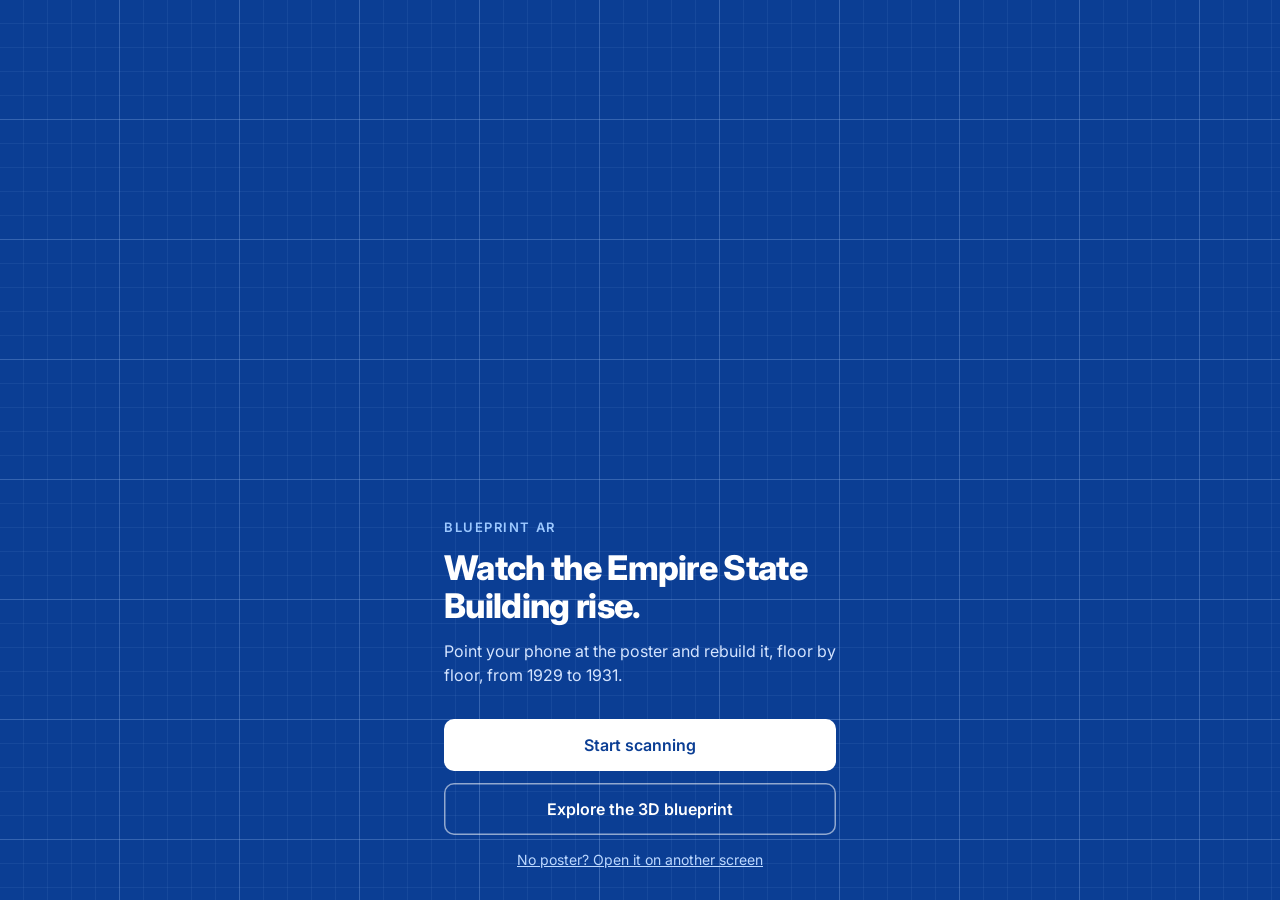
==== index.html @ 31d3ed88 "First version: poster AR, build slider, 3D blueprint model Co-Authored-By: Claude Opus 5.5 <noreply@" ====
<!doctype html>
<html lang="en">
<head>
  <meta charset="utf-8">
  <meta name="viewport" content="width=device-width, initial-scale=1, viewport-fit=cover, user-scalable=no">
  <meta name="theme-color" content="#0b3e94">
  <title>Blueprint AR · Empire State Building</title>
  <link rel="preconnect" href="https://fonts.googleapis.com">
  <link rel="preconnect" href="https://fonts.gstatic.com" crossorigin>
  <link href="https://fonts.googleapis.com/css2?family=Inter:wght@400;500;600;700;800&display=swap" rel="stylesheet">
  <link rel="stylesheet" href="style.css">
  <script type="importmap">
    { "imports": {
        "three": "./vendor/three/three.module.js",
        "three/addons/": "./vendor/three/addons/"
    } }
  </script>
</head>
<body data-state="intro">
  <!-- AR camera + 3D overlay (MindAR fills this) -->
  <div id="ar"></div>

  <!-- 3D blueprint model view -->
  <div id="model" class="blueprint-bg">
    <div id="modelStage"></div>
    <p class="credit">Model: <a href="https://sketchfab.com/3d-models/empire-state-building-2174e71baa1d43e896461ed149dad54a" target="_blank" rel="noopener">“Empire State Building” by NanoRay</a>, <a href="https://creativecommons.org/licenses/by/4.0/" target="_blank" rel="noopener">CC BY 4.0</a></p>
  </div>

  <!-- Intro -->
  <section id="intro" class="screen blueprint-bg">
    <div class="intro-inner">
      <p class="eyebrow">Blueprint AR</p>
      <h1>Watch the Empire State Building rise.</h1>
      <p class="lede">Point your phone at the poster and rebuild it, floor by floor, from 1929 to 1931.</p>
      <div class="intro-actions">
        <button id="startBtn" class="btn btn-light">Start scanning</button>
        <button id="skipBtn" class="btn btn-ghost">Explore the 3D blueprint</button>
        <a class="link" href="poster.html" target="_blank">No poster? Open it on another screen</a>
      </div>
      <p id="camError" class="cam-error" hidden></p>
    </div>
  </section>

  <!-- Scan / detected -->
  <section id="scan" class="screen">
    <div class="brackets"><i></i><i></i><i></i><i></i></div>
    <div class="sheet scan-card">
      <div class="searching">
        <p class="label">Scanning</p>
        <p class="title">Point at the poster</p>
        <p class="hint">Fit the whole building inside the frame</p>
      </div>
      <div class="found">
        <p class="label">Detected</p>
        <p class="title">Empire State Building</p>
        <button id="detailsBtn" class="btn btn-primary">View Details</button>
      </div>
    </div>
  </section>

  <!-- Details -->
  <section id="details" class="screen">
    <button class="icon-btn back on-dark" data-back aria-label="Back">
      <svg viewBox="0 0 24 24"><path d="M19 12H5M11 6l-6 6 6 6"/></svg>
    </button>
    <div class="sheet details-sheet">
      <h2>Empire State Building</h2>
      <p class="meta">Midtown Manhattan · 350 Fifth Ave</p>
      <p class="meta">1,454 ft</p>
      <div class="stat"><span>Completed Year</span><strong>1931</strong></div>
      <div class="stat"><span>Floors</span><strong>102</strong></div>
      <button id="timelineBtn" class="btn btn-primary">View Timeline</button>
    </div>
  </section>

  <!-- Build (AR on poster + 3D model share these controls) -->
  <section id="build" class="screen">
    <div class="topbar">
      <button class="icon-btn back on-dark" data-back aria-label="Back">
        <svg viewBox="0 0 24 24"><path d="M19 12H5M11 6l-6 6 6 6"/></svg>
      </button>
      <button id="viewToggle" class="pill-btn">
        <svg viewBox="0 0 24 24"><path d="M12 3l8 4.5v9L12 21l-8-4.5v-9L12 3zM12 12l8-4.5M12 12v9M12 12L4 7.5"/></svg>
        <span>3D model</span>
      </button>
    </div>
    <p id="lostHint" class="lost-hint" hidden>Poster lost. Point back at it</p>
    <div class="build-panel">
      <div class="caption" aria-live="polite">
        <p class="label" id="capDate"></p>
        <p class="cap-title" id="capTitle"></p>
        <p class="cap-big" id="capBig" hidden></p>
        <p class="cap-line" id="capLine"></p>
        <p class="cap-note" id="capNote" hidden></p>
      </div>
      <label class="slider-label" for="slider">Drag to build</label>
      <div class="slider-wrap">
        <input id="slider" type="range" min="0" max="1000" value="0" step="1">
        <div class="ticks" id="ticks"></div>
      </div>
    </div>
  </section>

  <div id="loading" class="loading" hidden><span></span>Starting camera…</div>

  <script type="module" src="js/app.js"></script>
</body>
</html>
---- style.css ----
:root {
  --blue-900: #072c6e;
  --blue-800: #0b3e94;
  --blue-700: #0a4394;
  --blue-500: #1f8fff;
  --ink: #111318;
  --ink-2: #5f6570;
  --card: #f2f5fa;
  --card-line: #dce3ee;
  --panel-h: 236px;
  --safe-b: env(safe-area-inset-bottom, 0px);
  --safe-t: env(safe-area-inset-top, 0px);
}
* { box-sizing: border-box; -webkit-tap-highlight-color: transparent; }
html, body { margin: 0; height: 100%; overflow: hidden; background: #000; }
body { font-family: 'Inter', system-ui, -apple-system, sans-serif; color: var(--ink); overscroll-behavior: none; }
button { font: inherit; cursor: pointer; border: 0; }
p, h1, h2 { margin: 0; }

/* ---------- layers ---------- */
#ar { position: fixed; inset: 0; z-index: 0; isolation: isolate; overflow: hidden; }
#model { position: fixed; inset: 0; z-index: 1; display: none; }
#modelStage { position: absolute; left: 0; right: 0; top: 0; bottom: calc(var(--panel-h) + var(--safe-b)); }
#modelStage canvas { width: 100% !important; height: 100% !important; display: block; touch-action: none; }
.screen { position: fixed; inset: 0; z-index: 2; display: none; pointer-events: none; }
.screen > * { pointer-events: auto; }

body[data-state="intro"] #intro,
body[data-state="scan"] #scan,
body[data-state="details"] #details,
body[data-state="build"] #build,
body[data-state="model"] #build,
body[data-state="model"] #model { display: block; }

/* MindAR's own UI is off; keep its error overlay above everything */
.mindar-ui-overlay { z-index: 50 !important; }

/* ---------- blueprint background ---------- */
.blueprint-bg {
  background-color: var(--blue-800);
  background-image:
    linear-gradient(rgba(170,205,255,.20) 1px, transparent 1px),
    linear-gradient(90deg, rgba(170,205,255,.20) 1px, transparent 1px),
    linear-gradient(rgba(170,205,255,.07) 1px, transparent 1px),
    linear-gradient(90deg, rgba(170,205,255,.07) 1px, transparent 1px);
  background-size: 120px 120px, 120px 120px, 24px 24px, 24px 24px;
  background-position: -1px -1px;
}

/* ---------- intro ---------- */
#intro { display: none; color: #fff; }
body[data-state="intro"] #intro { display: flex; }
#intro { align-items: flex-end; }
.intro-inner { width: 100%; max-width: 440px; margin: 0 auto; padding: 24px 24px calc(32px + var(--safe-b)); }
.eyebrow { font-size: 13px; font-weight: 600; letter-spacing: .12em; text-transform: uppercase; color: #9cc8ff; margin-bottom: 14px; }
h1 { font-size: 34px; line-height: 1.12; font-weight: 800; letter-spacing: -.02em; }
.lede { margin-top: 14px; font-size: 16px; line-height: 1.5; color: #d4e4ff; }
.intro-actions { display: flex; flex-direction: column; gap: 12px; margin-top: 32px; }
.link { color: #bcd8ff; font-size: 14px; text-align: center; margin-top: 4px; }
.cam-error { margin-top: 16px; font-size: 14px; line-height: 1.45; background: rgba(255,255,255,.12); border-radius: 12px; padding: 12px 14px; }

/* ---------- buttons ---------- */
.btn { display: block; width: 100%; height: 52px; border-radius: 10px; font-size: 16px; font-weight: 600; }
.btn-primary { background: var(--blue-700); color: #fff; }
.btn-primary:active { background: var(--blue-900); }
.btn-light { background: #fff; color: var(--blue-800); }
.btn-ghost { background: transparent; color: #fff; box-shadow: inset 0 0 0 1.5px rgba(255,255,255,.55); }
.icon-btn { width: 44px; height: 44px; border-radius: 22px; display: grid; place-items: center; background: transparent; }
.icon-btn svg, .pill-btn svg { width: 22px; height: 22px; fill: none; stroke: currentColor; stroke-width: 2; stroke-linecap: round; stroke-linejoin: round; }
.on-dark { color: #fff; background: rgba(0,0,0,.28); backdrop-filter: blur(8px); -webkit-backdrop-filter: blur(8px); }
.back { position: absolute; top: calc(12px + var(--safe-t)); left: 12px; }
.pill-btn { display: flex; align-items: center; gap: 8px; height: 40px; padding: 0 16px 0 12px; border-radius: 20px; color: #fff; font-size: 14px; font-weight: 600; background: rgba(255,255,255,.16); box-shadow: inset 0 0 0 1px rgba(255,255,255,.3); backdrop-filter: blur(8px); -webkit-backdrop-filter: blur(8px); }

/* ---------- sheets ---------- */
.sheet { position: absolute; left: 0; right: 0; bottom: 0; margin: 0 auto; max-width: 440px; background: #fff; border-radius: 24px 24px 0 0; padding: 24px 20px calc(20px + var(--safe-b)); }
.label { font-size: 13px; font-weight: 600; letter-spacing: .06em; text-transform: uppercase; color: var(--blue-500); }

/* scan */
.brackets { position: absolute; left: 50%; top: 42%; width: min(62vw, 300px); aspect-ratio: 1007 / 1600; max-height: 60vh; transform: translate(-50%, -50%); pointer-events: none; transition: opacity .4s; }
.brackets i { position: absolute; width: 44px; height: 44px; border: 7px solid #fff; border-radius: 6px; }
.brackets i:nth-child(1) { top: 0; left: 0; border-right: 0; border-bottom: 0; }
.brackets i:nth-child(2) { top: 0; right: 0; border-left: 0; border-bottom: 0; }
.brackets i:nth-child(3) { bottom: 0; left: 0; border-right: 0; border-top: 0; }
.brackets i:nth-child(4) { bottom: 0; right: 0; border-left: 0; border-top: 0; }
body.found .brackets { opacity: 0; }
.scan-card { text-align: center; }
.scan-card .title { font-size: 22px; font-weight: 700; margin-top: 4px; letter-spacing: -.01em; }
.scan-card .hint { font-size: 14px; color: var(--ink-2); margin-top: 6px; }
.scan-card .btn { margin-top: 16px; }
.scan-card .found { display: none; }
body.found .scan-card .found { display: block; }
body.found .scan-card .searching { display: none; }
.searching .label::after { content: ''; display: inline-block; width: 6px; height: 6px; margin-left: 8px; border-radius: 3px; background: currentColor; vertical-align: 2px; animation: blink 1s infinite; }
@keyframes blink { 50% { opacity: .2; } }

/* details */
.details-sheet h2 { font-size: 22px; font-weight: 700; letter-spacing: -.01em; }
.details-sheet .meta { font-size: 14px; color: var(--ink-2); margin-top: 4px; }
.details-sheet .meta + .stat { margin-top: 14px; }
.stat { background: var(--card); border: 1px solid var(--card-line); border-radius: 10px; padding: 12px 12px 10px; margin-top: 8px; }
.stat span { display: block; font-size: 13px; color: var(--ink); }
.stat strong { display: block; font-size: 34px; font-weight: 800; color: var(--blue-700); line-height: 1.15; letter-spacing: -.01em; }
.details-sheet .btn { margin-top: 20px; }

/* ---------- build ---------- */
.topbar { position: absolute; top: calc(12px + var(--safe-t)); left: 12px; right: 12px; display: flex; justify-content: space-between; align-items: center; }
.topbar .back { position: static; }
.lost-hint { position: absolute; top: calc(70px + var(--safe-t)); left: 50%; transform: translateX(-50%); background: rgba(0,0,0,.6); color: #fff; font-size: 14px; font-weight: 500; padding: 8px 14px; border-radius: 18px; white-space: nowrap; }
.build-panel { position: absolute; left: 0; right: 0; bottom: 0; height: calc(var(--panel-h) + var(--safe-b)); padding: 16px 20px calc(18px + var(--safe-b)); color: #fff; display: flex; flex-direction: column; justify-content: flex-end; background: linear-gradient(to top, rgba(6,36,96,.96) 0%, rgba(6,36,96,.88) 70%, rgba(6,36,96,0) 100%); }
body[data-state="model"] .build-panel { background: linear-gradient(to top, rgba(6,36,96,.75), rgba(6,36,96,0)); }
.build-panel > * { width: 100%; max-width: 440px; margin-left: auto; margin-right: auto; }
.caption { min-height: 112px; display: flex; flex-direction: column; justify-content: flex-end; }
.caption .label { color: #8cc6ff; }
.cap-title { font-size: 21px; font-weight: 700; margin-top: 4px; letter-spacing: -.01em; }
.cap-big { font-size: 44px; font-weight: 800; line-height: 1.05; letter-spacing: -.02em; margin-top: 2px; }
.cap-line { font-size: 14.5px; line-height: 1.45; color: #d6e6ff; margin-top: 6px; }
.cap-note { font-size: 12px; color: #9fbbe6; margin-top: 4px; }
.caption.swap { animation: capIn .35s ease; }
@keyframes capIn { from { opacity: 0; transform: translateY(6px); } to { opacity: 1; transform: none; } }
.slider-label { font-size: 14px; font-weight: 600; margin-top: 16px; }
.slider-wrap { position: relative; margin-top: 10px; height: 32px; }
input[type=range] { -webkit-appearance: none; appearance: none; position: relative; z-index: 1; width: 100%; height: 32px; margin: 0; background: transparent; touch-action: none; }
input[type=range]::-webkit-slider-runnable-track { height: 14px; border-radius: 7px; background: rgba(255,255,255,.28); }
input[type=range]::-moz-range-track { height: 14px; border-radius: 7px; background: rgba(255,255,255,.28); }
input[type=range]::-webkit-slider-thumb { -webkit-appearance: none; width: 30px; height: 30px; margin-top: -8px; border-radius: 50%; background: #fff; box-shadow: 0 2px 8px rgba(0,0,0,.3); }
input[type=range]::-moz-range-thumb { width: 30px; height: 30px; border: 0; border-radius: 50%; background: #fff; box-shadow: 0 2px 8px rgba(0,0,0,.3); }
.ticks { position: absolute; left: 15px; right: 15px; top: 50%; height: 0; pointer-events: none; }
.ticks i { position: absolute; top: -3px; width: 6px; height: 6px; margin-left: -3px; border-radius: 3px; background: rgba(255,255,255,.75); }

/* ---------- model view ---------- */
.credit { position: absolute; top: calc(66px + var(--safe-t)); right: 14px; left: 14px; text-align: right; font-size: 10.5px; color: rgba(214,230,255,.7); }
.credit a { color: inherit; }

/* ---------- loading ---------- */
.loading { position: fixed; inset: 0; z-index: 40; display: flex; align-items: center; justify-content: center; gap: 12px; color: #fff; font-size: 15px; font-weight: 500; background: var(--blue-900); }
.loading[hidden] { display: none; }
.loading span { width: 20px; height: 20px; border-radius: 50%; border: 2.5px solid rgba(255,255,255,.3); border-top-color: #fff; animation: spin .8s linear infinite; }
@keyframes spin { to { transform: rotate(360deg); } }

@media (min-width: 700px) {
  .sheet { border-radius: 24px; bottom: 20px; }
}
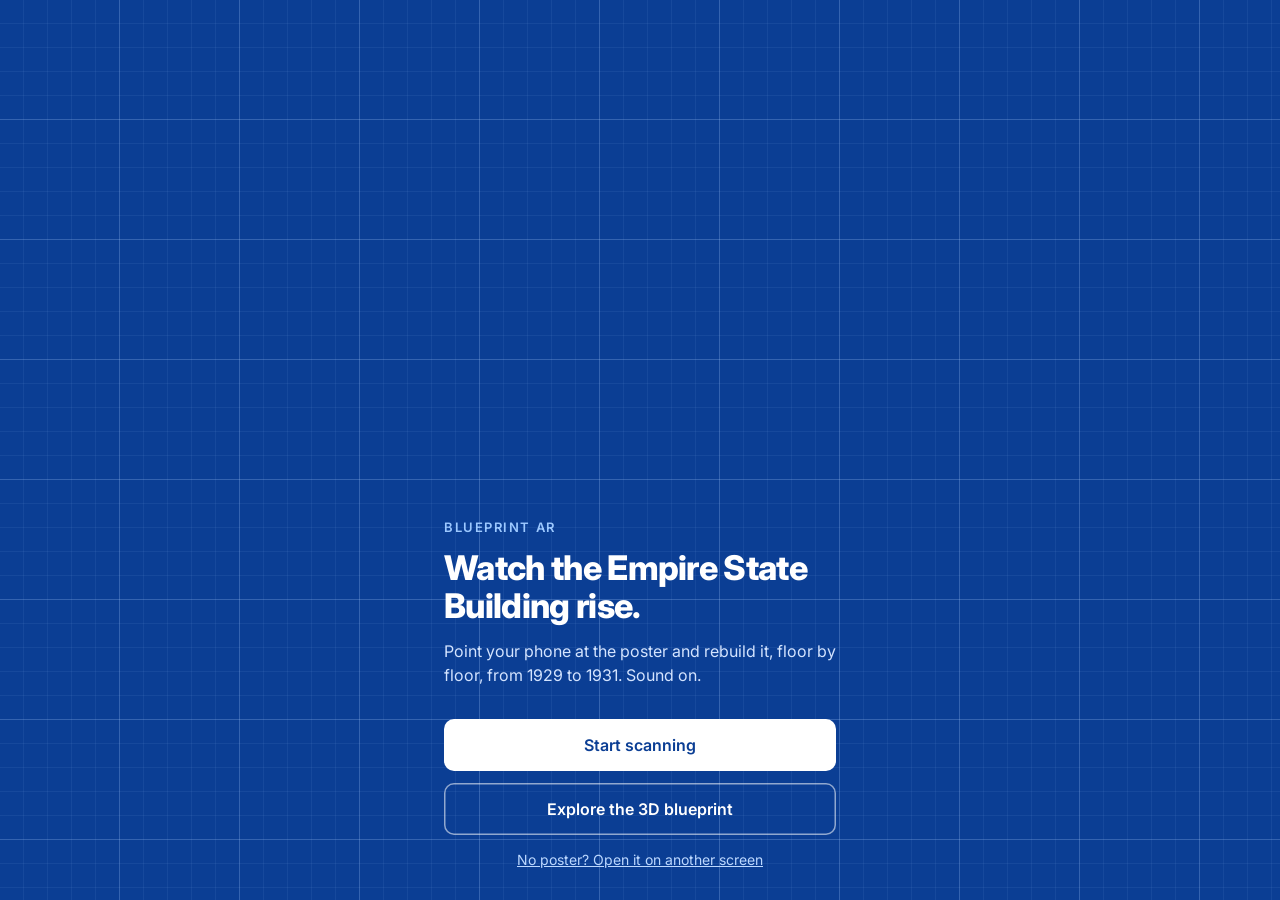
==== commit aa3adc23: "AR lift-off, knob, counter, Chrysler race, story pins, light-up finale, sound Co-Authored-By: Claude" ====
--- a/index.html
+++ b/index.html
@@ -26,12 +26,15 @@
     <p class="credit">Model: <a href="https://sketchfab.com/3d-models/empire-state-building-2174e71baa1d43e896461ed149dad54a" target="_blank" rel="noopener">“Empire State Building” by NanoRay</a>, <a href="https://creativecommons.org/licenses/by/4.0/" target="_blank" rel="noopener">CC BY 4.0</a></p>
   </div>
 
+  <!-- story pins, positioned over the 3D building every frame -->
+  <div id="pins"></div>
+
   <!-- Intro -->
   <section id="intro" class="screen blueprint-bg">
     <div class="intro-inner">
       <p class="eyebrow">Blueprint AR</p>
       <h1>Watch the Empire State Building rise.</h1>
-      <p class="lede">Point your phone at the poster and rebuild it, floor by floor, from 1929 to 1931.</p>
+      <p class="lede">Point your phone at the poster and rebuild it, floor by floor, from 1929 to 1931. Sound on.</p>
       <div class="intro-actions">
         <button id="startBtn" class="btn btn-light">Start scanning</button>
         <button id="skipBtn" class="btn btn-ghost">Explore the 3D blueprint</button>
@@ -67,8 +70,10 @@
       <h2>Empire State Building</h2>
       <p class="meta">Midtown Manhattan · 350 Fifth Ave</p>
       <p class="meta">1,454 ft</p>
-      <div class="stat"><span>Completed Year</span><strong>1931</strong></div>
-      <div class="stat"><span>Floors</span><strong>102</strong></div>
+      <div class="stat-row">
+        <div class="stat"><span>Completed Year</span><strong>1931</strong></div>
+        <div class="stat"><span>Floors</span><strong>102</strong></div>
+      </div>
       <button id="timelineBtn" class="btn btn-primary">View Timeline</button>
     </div>
   </section>
@@ -79,27 +84,62 @@
       <button class="icon-btn back on-dark" data-back aria-label="Back">
         <svg viewBox="0 0 24 24"><path d="M19 12H5M11 6l-6 6 6 6"/></svg>
       </button>
-      <button id="viewToggle" class="pill-btn">
-        <svg viewBox="0 0 24 24"><path d="M12 3l8 4.5v9L12 21l-8-4.5v-9L12 3zM12 12l8-4.5M12 12v9M12 12L4 7.5"/></svg>
-        <span>3D model</span>
-      </button>
+      <div class="topbar-right">
+        <button id="muteBtn" class="icon-btn on-dark" aria-label="Mute sound">
+          <svg class="snd-on" viewBox="0 0 24 24"><path d="M4 9h4l5-4v14l-5-4H4zM16.5 8.5a5 5 0 010 7M19 6a8.5 8.5 0 010 12"/></svg>
+          <svg class="snd-off" viewBox="0 0 24 24"><path d="M4 9h4l5-4v14l-5-4H4zM17 9l5 6M22 9l-5 6"/></svg>
+        </button>
+        <button id="viewToggle" class="pill-btn">
+          <svg viewBox="0 0 24 24"><path d="M12 3l8 4.5v9L12 21l-8-4.5v-9L12 3zM12 12l8-4.5M12 12v9M12 12L4 7.5"/></svg>
+          <span>3D model</span>
+        </button>
+      </div>
     </div>
     <p id="lostHint" class="lost-hint" hidden>Poster lost. Point back at it</p>
+
     <div class="build-panel">
+      <div class="odo" aria-hidden="true">
+        <div class="odo-cell"><span class="odo-k">Floor</span><span class="odo-v" id="odoFloor"></span></div>
+        <div class="odo-cell"><span class="odo-k">Date</span><span class="odo-v odo-date" id="odoDate"></span></div>
+        <div class="odo-cell"><span class="odo-k">Day</span><span class="odo-v" id="odoDay"></span></div>
+      </div>
       <div class="caption" aria-live="polite">
         <p class="label" id="capDate"></p>
         <p class="cap-title" id="capTitle"></p>
         <p class="cap-big" id="capBig" hidden></p>
         <p class="cap-line" id="capLine"></p>
         <p class="cap-note" id="capNote" hidden></p>
+        <button id="lightBtn" class="btn btn-light light-btn" hidden>
+          <svg viewBox="0 0 24 24"><path d="M9 18h6M10 21h4M12 3a6 6 0 00-3.5 10.9c.6.4 1 1.2 1 2V16h5v-.1c0-.8.4-1.6 1-2A6 6 0 0012 3z"/></svg>
+          Press to light the building
+        </button>
       </div>
-      <label class="slider-label" for="slider">Drag to build</label>
-      <div class="slider-wrap">
-        <input id="slider" type="range" min="0" max="1000" value="0" step="1">
-        <div class="ticks" id="ticks"></div>
+      <div class="controls">
+        <button id="playBtn" class="play-btn" aria-label="Play the build">
+          <svg class="i-play" viewBox="0 0 24 24"><path d="M8 5l11 7-11 7z"/></svg>
+          <svg class="i-pause" viewBox="0 0 24 24"><path d="M7 5h3v14H7zM14 5h3v14h-3z"/></svg>
+        </button>
+        <div class="stagebar">
+          <p class="slider-label">Turn the knob to build</p>
+          <div class="track"><div class="fill" id="fill"></div><div class="dots" id="dots"></div></div>
+        </div>
+        <div id="knob" class="knob" role="slider" tabindex="0" aria-label="Build progress" aria-valuemin="0" aria-valuemax="100" aria-valuenow="0">
+          <div class="knob-face" id="knobFace"><i class="knob-dot"></i></div>
+        </div>
       </div>
     </div>
   </section>
+
+  <!-- story card -->
+  <div id="story" class="story" hidden>
+    <div class="story-card">
+      <button class="story-close" id="storyClose" aria-label="Close">×</button>
+      <p class="label" id="storyKicker"></p>
+      <h3 id="storyTitle"></h3>
+      <p id="storyText"></p>
+      <a id="storySrc" target="_blank" rel="noopener">Source</a>
+    </div>
+  </div>
 
   <div id="loading" class="loading" hidden><span></span>Starting camera…</div>
 
--- a/style.css
+++ b/style.css
@@ -7,7 +7,7 @@
   --ink-2: #5f6570;
   --card: #f2f5fa;
   --card-line: #dce3ee;
-  --panel-h: 236px;
+  --panel-h: 300px;
   --safe-b: env(safe-area-inset-bottom, 0px);
   --safe-t: env(safe-area-inset-top, 0px);
 }
@@ -31,6 +31,8 @@
 body[data-state="build"] #build,
 body[data-state="model"] #build,
 body[data-state="model"] #model { display: block; }
+#model { transition: background-color 1.2s; }
+body.night #model { background-color: #050f2a; }
 
 /* MindAR's own UI is off; keep its error overlay above everything */
 .mindar-ui-overlay { z-index: 50 !important; }
@@ -97,6 +99,8 @@
 .details-sheet h2 { font-size: 22px; font-weight: 700; letter-spacing: -.01em; }
 .details-sheet .meta { font-size: 14px; color: var(--ink-2); margin-top: 4px; }
 .details-sheet .meta + .stat { margin-top: 14px; }
+.stat-row { display: grid; grid-template-columns: 1fr 1fr; gap: 8px; margin-top: 14px; }
+.stat-row .stat { margin-top: 0; }
 .stat { background: var(--card); border: 1px solid var(--card-line); border-radius: 10px; padding: 12px 12px 10px; margin-top: 8px; }
 .stat span { display: block; font-size: 13px; color: var(--ink); }
 .stat strong { display: block; font-size: 34px; font-weight: 800; color: var(--blue-700); line-height: 1.15; letter-spacing: -.01em; }
@@ -105,27 +109,81 @@
 /* ---------- build ---------- */
 .topbar { position: absolute; top: calc(12px + var(--safe-t)); left: 12px; right: 12px; display: flex; justify-content: space-between; align-items: center; }
 .topbar .back { position: static; }
+.topbar-right { display: flex; gap: 8px; align-items: center; }
+#muteBtn .snd-off { display: none; }
+body.muted #muteBtn .snd-on { display: none; }
+body.muted #muteBtn .snd-off { display: block; }
 .lost-hint { position: absolute; top: calc(70px + var(--safe-t)); left: 50%; transform: translateX(-50%); background: rgba(0,0,0,.6); color: #fff; font-size: 14px; font-weight: 500; padding: 8px 14px; border-radius: 18px; white-space: nowrap; }
-.build-panel { position: absolute; left: 0; right: 0; bottom: 0; height: calc(var(--panel-h) + var(--safe-b)); padding: 16px 20px calc(18px + var(--safe-b)); color: #fff; display: flex; flex-direction: column; justify-content: flex-end; background: linear-gradient(to top, rgba(6,36,96,.96) 0%, rgba(6,36,96,.88) 70%, rgba(6,36,96,0) 100%); }
-body[data-state="model"] .build-panel { background: linear-gradient(to top, rgba(6,36,96,.75), rgba(6,36,96,0)); }
+.build-panel { position: absolute; left: 0; right: 0; bottom: 0; padding: 40px 20px calc(16px + var(--safe-b)); color: #fff; display: flex; flex-direction: column; justify-content: flex-end; background: linear-gradient(to top, rgba(5,30,82,.97) 0%, rgba(5,30,82,.9) 72%, rgba(5,30,82,0) 100%); }
+body[data-state="model"] .build-panel { background: linear-gradient(to top, rgba(5,30,82,.85) 60%, rgba(5,30,82,0)); }
+body.night .build-panel { background: linear-gradient(to top, rgba(3,10,30,.97) 0%, rgba(3,10,30,.9) 72%, rgba(3,10,30,0) 100%); }
 .build-panel > * { width: 100%; max-width: 440px; margin-left: auto; margin-right: auto; }
-.caption { min-height: 112px; display: flex; flex-direction: column; justify-content: flex-end; }
+
+/* odometer */
+.odo { display: grid; grid-template-columns: 1fr 1.6fr 1fr; gap: 8px; margin-bottom: 12px; }
+.odo-cell { background: rgba(255,255,255,.08); box-shadow: inset 0 0 0 1px rgba(255,255,255,.14); border-radius: 10px; padding: 7px 10px 6px; }
+.odo-k { display: block; font-size: 10.5px; font-weight: 600; letter-spacing: .08em; text-transform: uppercase; color: #8cc6ff; }
+.odo-v { display: flex; font-size: 22px; font-weight: 800; line-height: 1.2; height: 1.2em; overflow: hidden; font-variant-numeric: tabular-nums; letter-spacing: -.01em; }
+.odo-date { font-size: 17px; line-height: 1.55; font-weight: 700; white-space: nowrap; }
+.digit { display: inline-block; width: .62em; height: 1.2em; overflow: hidden; position: relative; }
+.digit > span { position: absolute; left: 0; top: 0; display: flex; flex-direction: column; transition: transform .28s cubic-bezier(.2,.8,.2,1); }
+.digit > span > b { height: 1.2em; font-weight: inherit; text-align: center; width: .62em; }
+
+/* caption */
+.caption { min-height: 104px; display: flex; flex-direction: column; justify-content: flex-end; }
 .caption .label { color: #8cc6ff; }
-.cap-title { font-size: 21px; font-weight: 700; margin-top: 4px; letter-spacing: -.01em; }
-.cap-big { font-size: 44px; font-weight: 800; line-height: 1.05; letter-spacing: -.02em; margin-top: 2px; }
-.cap-line { font-size: 14.5px; line-height: 1.45; color: #d6e6ff; margin-top: 6px; }
+.cap-title { font-size: 20px; font-weight: 700; margin-top: 3px; letter-spacing: -.01em; }
+.cap-big { font-size: 44px; font-weight: 800; line-height: 1.05; letter-spacing: -.02em; margin-top: 2px; color: #ffd27a; text-shadow: 0 0 24px rgba(255,190,90,.5); }
+.cap-line { font-size: 14px; line-height: 1.45; color: #d6e6ff; margin-top: 5px; }
 .cap-note { font-size: 12px; color: #9fbbe6; margin-top: 4px; }
 .caption.swap { animation: capIn .35s ease; }
 @keyframes capIn { from { opacity: 0; transform: translateY(6px); } to { opacity: 1; transform: none; } }
-.slider-label { font-size: 14px; font-weight: 600; margin-top: 16px; }
-.slider-wrap { position: relative; margin-top: 10px; height: 32px; }
-input[type=range] { -webkit-appearance: none; appearance: none; position: relative; z-index: 1; width: 100%; height: 32px; margin: 0; background: transparent; touch-action: none; }
-input[type=range]::-webkit-slider-runnable-track { height: 14px; border-radius: 7px; background: rgba(255,255,255,.28); }
-input[type=range]::-moz-range-track { height: 14px; border-radius: 7px; background: rgba(255,255,255,.28); }
-input[type=range]::-webkit-slider-thumb { -webkit-appearance: none; width: 30px; height: 30px; margin-top: -8px; border-radius: 50%; background: #fff; box-shadow: 0 2px 8px rgba(0,0,0,.3); }
-input[type=range]::-moz-range-thumb { width: 30px; height: 30px; border: 0; border-radius: 50%; background: #fff; box-shadow: 0 2px 8px rgba(0,0,0,.3); }
-.ticks { position: absolute; left: 15px; right: 15px; top: 50%; height: 0; pointer-events: none; }
-.ticks i { position: absolute; top: -3px; width: 6px; height: 6px; margin-left: -3px; border-radius: 3px; background: rgba(255,255,255,.75); }
+.light-btn { margin-top: 12px; height: 48px; display: flex; align-items: center; justify-content: center; gap: 8px; background: #ffd27a; color: #3a2400; box-shadow: 0 0 0 0 rgba(255,210,122,.6); animation: glowPulse 1.6s infinite; }
+.light-btn svg { width: 20px; height: 20px; fill: none; stroke: currentColor; stroke-width: 2; stroke-linecap: round; stroke-linejoin: round; }
+
+.light-btn[hidden] { display: none; }
+@keyframes glowPulse { 70% { box-shadow: 0 0 0 14px rgba(255,210,122,0); } 100% { box-shadow: 0 0 0 0 rgba(255,210,122,0); } }
+
+/* controls: play · stage bar · knob */
+.controls { display: flex; align-items: center; gap: 14px; margin-top: 14px; }
+.play-btn { flex: none; width: 44px; height: 44px; border-radius: 22px; display: grid; place-items: center; color: #fff; background: rgba(255,255,255,.14); box-shadow: inset 0 0 0 1px rgba(255,255,255,.3); }
+.play-btn svg { width: 18px; height: 18px; fill: currentColor; }
+.play-btn .i-pause { display: none; }
+body.playing .play-btn .i-pause { display: block; }
+body.playing .play-btn .i-play { display: none; }
+.stagebar { flex: 1; min-width: 0; }
+.slider-label { font-size: 13px; font-weight: 600; margin-bottom: 9px; color: #e3eeff; }
+.track { position: relative; height: 10px; border-radius: 5px; background: rgba(255,255,255,.22); }
+.fill { position: absolute; left: 0; top: 0; bottom: 0; width: 0; border-radius: 5px; background: linear-gradient(90deg, #cfe5ff, #fff); }
+body.night .fill { background: linear-gradient(90deg, #ffb84d, #ffd27a); }
+.dots { position: absolute; inset: 0; }
+.dots button { position: absolute; top: 50%; width: 28px; height: 28px; margin: -14px 0 0 -14px; background: none; padding: 0; }
+.dots button::after { content: ''; position: absolute; left: 9px; top: 9px; width: 10px; height: 10px; border-radius: 5px; background: #2a5bb5; box-shadow: 0 0 0 2px rgba(255,255,255,.85); transition: background .2s; }
+.dots button.done::after { background: #fff; }
+.knob { flex: none; width: 92px; height: 92px; border-radius: 50%; touch-action: none; cursor: grab; position: relative; background: radial-gradient(circle at 50% 35%, #2b63c4, #0c3a8c 70%); box-shadow: 0 6px 18px rgba(0,0,0,.35), inset 0 0 0 1px rgba(255,255,255,.25); outline: none; }
+.knob:focus-visible { box-shadow: 0 0 0 3px #8cc6ff, 0 6px 18px rgba(0,0,0,.35); }
+.knob::before { content: ''; position: absolute; inset: -6px; border-radius: 50%; border: 2px dashed rgba(255,255,255,.18); }
+.knob-face { position: absolute; inset: 8px; border-radius: 50%; background: repeating-conic-gradient(from 0deg, rgba(255,255,255,.22) 0 3deg, rgba(255,255,255,0) 3deg 12deg), radial-gradient(circle at 50% 30%, #f4f8ff, #b9cbe8 75%); box-shadow: inset 0 -3px 6px rgba(0,0,0,.25), 0 2px 4px rgba(0,0,0,.25); }
+.knob-dot { position: absolute; left: 50%; top: 7px; width: 9px; height: 9px; margin-left: -4.5px; border-radius: 50%; background: #0b3e94; box-shadow: 0 0 6px rgba(11,62,148,.6); }
+body.night .knob-dot { background: #e08a00; box-shadow: 0 0 8px rgba(255,170,40,.9); }
+.knob.grabbing { cursor: grabbing; }
+body.coach .knob::after { content: ''; position: absolute; inset: -14px; border-radius: 50%; border: 3px solid rgba(140,198,255,.9); border-color: rgba(140,198,255,.9) transparent transparent transparent; animation: coach 1.4s linear infinite; }
+@keyframes coach { to { transform: rotate(360deg); } }
+
+/* story pins + card */
+#pins { position: fixed; inset: 0; z-index: 3; pointer-events: none; display: none; }
+body[data-state="build"] #pins, body[data-state="model"] #pins { display: block; }
+.pin { position: absolute; left: 0; top: 0; pointer-events: auto; display: flex; align-items: center; gap: 6px; height: 30px; padding: 0 12px 0 4px; border-radius: 15px; background: rgba(255,255,255,.95); color: var(--blue-800); font-size: 12.5px; font-weight: 700; box-shadow: 0 4px 14px rgba(0,0,0,.3); transition: opacity .3s; white-space: nowrap; }
+.pin::before { content: '+'; width: 22px; height: 22px; border-radius: 11px; background: var(--blue-700); color: #fff; display: grid; place-items: center; font-size: 16px; font-weight: 700; }
+.pin.hidden { opacity: 0; pointer-events: none; }
+.story { position: fixed; inset: 0; z-index: 30; background: rgba(2,12,36,.55); display: flex; align-items: flex-end; justify-content: center; }
+.story[hidden] { display: none; }
+.story-card { position: relative; width: 100%; max-width: 440px; background: #fff; border-radius: 24px 24px 0 0; padding: 24px 22px calc(26px + var(--safe-b)); animation: up .3s ease; }
+@keyframes up { from { transform: translateY(40px); opacity: 0; } }
+.story-card h3 { font-size: 21px; margin: 4px 0 8px; letter-spacing: -.01em; }
+.story-card p { font-size: 15px; line-height: 1.5; color: #2a2f38; }
+.story-card a { display: inline-block; margin-top: 12px; font-size: 13px; color: var(--blue-700); }
+.story-close { position: absolute; top: 12px; right: 12px; width: 36px; height: 36px; border-radius: 18px; background: var(--card); font-size: 22px; color: var(--ink-2); }
 
 /* ---------- model view ---------- */
 .credit { position: absolute; top: calc(66px + var(--safe-t)); right: 14px; left: 14px; text-align: right; font-size: 10.5px; color: rgba(214,230,255,.7); }
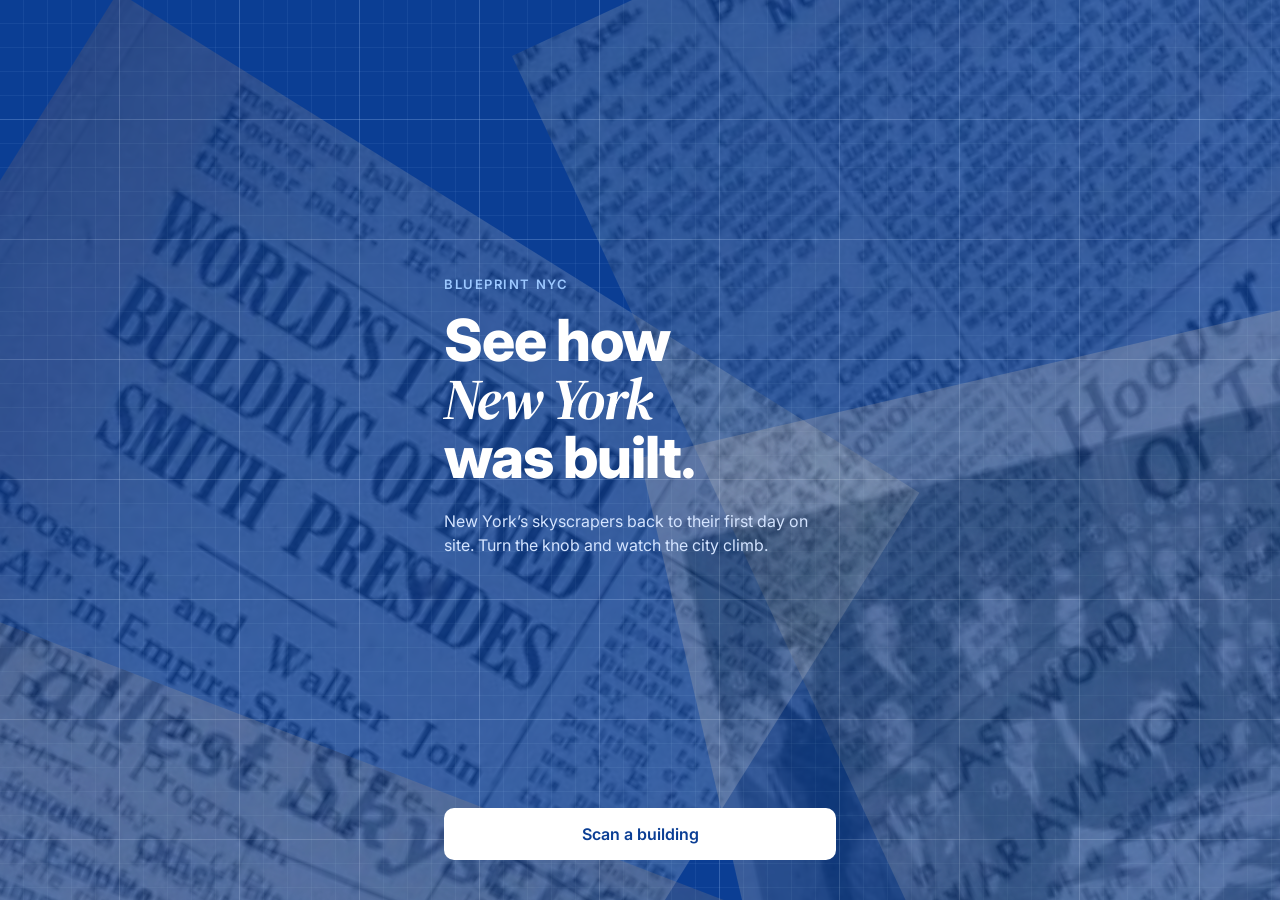
==== commit 3d8ade9f: "Blueprint NYC redesign: new intro, auto scan-to-build, story autoplays, newspaper finale transition " ====
--- a/index.html
+++ b/index.html
@@ -4,10 +4,10 @@
   <meta charset="utf-8">
   <meta name="viewport" content="width=device-width, initial-scale=1, viewport-fit=cover, user-scalable=no">
   <meta name="theme-color" content="#0b3e94">
-  <title>Blueprint AR · Empire State Building</title>
+  <title>Blueprint NYC · See how New York was built</title>
   <link rel="preconnect" href="https://fonts.googleapis.com">
   <link rel="preconnect" href="https://fonts.gstatic.com" crossorigin>
-  <link href="https://fonts.googleapis.com/css2?family=Inter:wght@400;500;600;700;800&display=swap" rel="stylesheet">
+  <link href="https://fonts.googleapis.com/css2?family=Inter:wght@400;500;600;700;800&family=Source+Serif+4:ital,opsz,wght@1,8..60,700&display=swap" rel="stylesheet">
   <link rel="stylesheet" href="style.css">
   <script type="importmap">
     { "imports": {
@@ -18,7 +18,7 @@
 </head>
 <body data-state="intro">
   <!-- AR camera + 3D overlay (MindAR fills this) -->
-  <div id="ar"></div>
+  <div id="ar"><div id="bp"></div></div>
 
   <!-- 3D blueprint model view -->
   <div id="model" class="blueprint-bg">
@@ -26,55 +26,38 @@
     <p class="credit">Model: <a href="https://sketchfab.com/3d-models/empire-state-building-2174e71baa1d43e896461ed149dad54a" target="_blank" rel="noopener">“Empire State Building” by NanoRay</a>, <a href="https://creativecommons.org/licenses/by/4.0/" target="_blank" rel="noopener">CC BY 4.0</a></p>
   </div>
 
-  <!-- story pins, positioned over the 3D building every frame -->
-  <div id="pins"></div>
-
   <!-- Intro -->
   <section id="intro" class="screen blueprint-bg">
+    <div class="clips" aria-hidden="true">
+      <img class="clip c1" src="assets/news/news1.jpg" alt="">
+      <img class="clip c2" src="assets/news/news2.jpg" alt="">
+      <img class="clip c4" src="assets/news/news4.jpg" alt="">
+      <img class="clip c5" src="assets/news/news5.jpg" alt="">
+    </div>
     <div class="intro-inner">
-      <p class="eyebrow">Blueprint AR</p>
-      <h1>Watch the Empire State Building rise.</h1>
-      <p class="lede">Point your phone at the poster and rebuild it, floor by floor, from 1929 to 1931. Sound on.</p>
-      <div class="intro-actions">
-        <button id="startBtn" class="btn btn-light">Start scanning</button>
-        <button id="skipBtn" class="btn btn-ghost">Explore the 3D blueprint</button>
-        <a class="link" href="poster.html" target="_blank">No poster? Open it on another screen</a>
+      <div class="intro-text">
+        <p class="eyebrow">Blueprint NYC</p>
+        <h1>See how<br><em>New York</em><br>was built.</h1>
+        <p class="lede">New York’s skyscrapers back to their first day on site. Turn the knob and watch the city climb.</p>
       </div>
       <p id="camError" class="cam-error" hidden></p>
-    </div>
-  </section>
-
-  <!-- Scan / detected -->
-  <section id="scan" class="screen">
-    <div class="brackets"><i></i><i></i><i></i><i></i></div>
-    <div class="sheet scan-card">
-      <div class="searching">
-        <p class="label">Scanning</p>
-        <p class="title">Point at the poster</p>
-        <p class="hint">Fit the whole building inside the frame</p>
-      </div>
-      <div class="found">
-        <p class="label">Detected</p>
-        <p class="title">Empire State Building</p>
-        <button id="detailsBtn" class="btn btn-primary">View Details</button>
+      <div class="intro-actions">
+        <button id="startBtn" class="btn btn-light">Scan a building</button>
+        <button id="skipBtn" class="btn btn-ghost" hidden>Explore the 3D blueprint instead</button>
       </div>
     </div>
   </section>
 
-  <!-- Details -->
-  <section id="details" class="screen">
+  <!-- Scan -->
+  <section id="scan" class="screen">
     <button class="icon-btn back on-dark" data-back aria-label="Back">
       <svg viewBox="0 0 24 24"><path d="M19 12H5M11 6l-6 6 6 6"/></svg>
     </button>
-    <div class="sheet details-sheet">
-      <h2>Empire State Building</h2>
-      <p class="meta">Midtown Manhattan · 350 Fifth Ave</p>
-      <p class="meta">1,454 ft</p>
-      <div class="stat-row">
-        <div class="stat"><span>Completed Year</span><strong>1931</strong></div>
-        <div class="stat"><span>Floors</span><strong>102</strong></div>
-      </div>
-      <button id="timelineBtn" class="btn btn-primary">View Timeline</button>
+    <div class="brackets"><i></i><i></i><i></i><i></i><b class="scanline"></b></div>
+    <div class="sheet scan-card">
+      <p class="label">Looking up</p>
+      <p class="title">Point at a skyscraper</p>
+      <p class="hint">Keep the whole building in view</p>
     </div>
   </section>
 
@@ -95,7 +78,14 @@
         </button>
       </div>
     </div>
-    <p id="lostHint" class="lost-hint" hidden>Poster lost. Point back at it</p>
+    <p id="lostHint" class="lost-hint" hidden>Building lost. Point back at it</p>
+
+    <div class="finale" id="finale">
+      <button id="lightBtn" class="btn light-btn" hidden>
+        <svg viewBox="0 0 24 24"><path d="M9 18h6M10 21h4M12 3a6 6 0 00-3.5 10.9c.6.4 1 1.2 1 2V16h5v-.1c0-.8.4-1.6 1-2A6 6 0 0012 3z"/></svg>
+        Light the building
+      </button>
+    </div>
 
     <div class="build-panel">
       <div class="odo" aria-hidden="true">
@@ -103,24 +93,13 @@
         <div class="odo-cell"><span class="odo-k">Date</span><span class="odo-v odo-date" id="odoDate"></span></div>
         <div class="odo-cell"><span class="odo-k">Day</span><span class="odo-v" id="odoDay"></span></div>
       </div>
-      <div class="caption" aria-live="polite">
-        <p class="label" id="capDate"></p>
-        <p class="cap-title" id="capTitle"></p>
-        <p class="cap-big" id="capBig" hidden></p>
-        <p class="cap-line" id="capLine"></p>
-        <p class="cap-note" id="capNote" hidden></p>
-        <button id="lightBtn" class="btn btn-light light-btn" hidden>
-          <svg viewBox="0 0 24 24"><path d="M9 18h6M10 21h4M12 3a6 6 0 00-3.5 10.9c.6.4 1 1.2 1 2V16h5v-.1c0-.8.4-1.6 1-2A6 6 0 0012 3z"/></svg>
-          Press to light the building
-        </button>
-      </div>
       <div class="controls">
         <button id="playBtn" class="play-btn" aria-label="Play the build">
           <svg class="i-play" viewBox="0 0 24 24"><path d="M8 5l11 7-11 7z"/></svg>
           <svg class="i-pause" viewBox="0 0 24 24"><path d="M7 5h3v14H7zM14 5h3v14h-3z"/></svg>
         </button>
         <div class="stagebar">
-          <p class="slider-label">Turn the knob to build</p>
+          <p class="slider-label" id="sliderLabel">Turn the knob to build</p>
           <div class="track"><div class="fill" id="fill"></div><div class="dots" id="dots"></div></div>
         </div>
         <div id="knob" class="knob" role="slider" tabindex="0" aria-label="Build progress" aria-valuemin="0" aria-valuemax="100" aria-valuenow="0">
@@ -130,15 +109,12 @@
     </div>
   </section>
 
-  <!-- story card -->
-  <div id="story" class="story" hidden>
-    <div class="story-card">
-      <button class="story-close" id="storyClose" aria-label="Close">×</button>
-      <p class="label" id="storyKicker"></p>
-      <h3 id="storyTitle"></h3>
-      <p id="storyText"></p>
-      <a id="storySrc" target="_blank" rel="noopener">Source</a>
-    </div>
+  <!-- newspaper transition for the finale -->
+  <div id="news" class="news" aria-hidden="true">
+    <img class="np n1" src="assets/news/news1.jpg" alt="">
+    <img class="np n2" src="assets/news/news2.jpg" alt="">
+    <img class="np n4" src="assets/news/news4.jpg" alt="">
+    <img class="np n5" src="assets/news/news5.jpg" alt="">
   </div>
 
   <div id="loading" class="loading" hidden><span></span>Starting camera…</div>
--- a/style.css
+++ b/style.css
@@ -34,6 +34,21 @@
 #model { transition: background-color 1.2s; }
 body.night #model { background-color: #050f2a; }
 
+/* full-screen blueprint layer: above the camera video, below the 3D canvas */
+#bp { position: absolute; inset: 0; z-index: -1; opacity: 0; pointer-events: none; transition: opacity .9s ease, background-color 1.2s ease;
+  background-color: #0b3e94;
+  background-image: linear-gradient(rgba(170,205,255,.18) 1px, transparent 1px), linear-gradient(90deg, rgba(170,205,255,.18) 1px, transparent 1px),
+    linear-gradient(rgba(170,205,255,.06) 1px, transparent 1px), linear-gradient(90deg, rgba(170,205,255,.06) 1px, transparent 1px);
+  background-size: 120px 120px, 120px 120px, 24px 24px, 24px 24px; }
+body.found #bp { opacity: .5; }
+body[data-state="build"] #bp { opacity: .93; }
+body.night #bp { background-color: #050f2a; }
+#bp::after { content: ''; position: absolute; left: 0; right: 0; top: -30%; height: 30%; opacity: 0;
+  background: linear-gradient(to bottom, rgba(90,180,255,0), rgba(120,200,255,.5) 85%, rgba(230,248,255,.95)); }
+body.revealing #bp { opacity: .5; }
+body.revealing #bp::after { animation: sweep 1.1s ease-in forwards; }
+@keyframes sweep { 0% { top: -30%; opacity: 1; } 99% { top: 100%; opacity: 1; } 100% { top: 100%; opacity: 0; } }
+
 /* MindAR's own UI is off; keep its error overlay above everything */
 .mindar-ui-overlay { z-index: 50 !important; }
 
@@ -50,16 +65,25 @@
 }
 
 /* ---------- intro ---------- */
-#intro { display: none; color: #fff; }
-body[data-state="intro"] #intro { display: flex; }
-#intro { align-items: flex-end; }
-.intro-inner { width: 100%; max-width: 440px; margin: 0 auto; padding: 24px 24px calc(32px + var(--safe-b)); }
-.eyebrow { font-size: 13px; font-weight: 600; letter-spacing: .12em; text-transform: uppercase; color: #9cc8ff; margin-bottom: 14px; }
-h1 { font-size: 34px; line-height: 1.12; font-weight: 800; letter-spacing: -.02em; }
-.lede { margin-top: 14px; font-size: 16px; line-height: 1.5; color: #d4e4ff; }
-.intro-actions { display: flex; flex-direction: column; gap: 12px; margin-top: 32px; }
-.link { color: #bcd8ff; font-size: 14px; text-align: center; margin-top: 4px; }
-.cam-error { margin-top: 16px; font-size: 14px; line-height: 1.45; background: rgba(255,255,255,.12); border-radius: 12px; padding: 12px 14px; }
+#intro { display: none; color: #fff; overflow: hidden; }
+body[data-state="intro"] #intro { display: block; }
+.clips { position: absolute; inset: 0; pointer-events: none; }
+.clip { position: absolute; transform-origin: top left; opacity: .21; height: auto; }
+/* positions from the Figma frame (390 × 844), as percentages so they scale */
+.clip.c1 { left: 9.2%; top: -0.9%; width: 73.8%; transform: rotate(32deg); }
+.clip.c2 { left: 40%; top: 6.2%; width: 109%; transform: rotate(-25deg); }
+.clip.c4 { left: 50%; top: 50.9%; width: 100.5%; transform: rotate(-13deg); }
+.clip.c5 { left: -32.8%; top: 51.2%; width: 112%; transform: rotate(21deg); }
+.intro-inner { position: relative; height: 100%; max-width: 440px; margin: 0 auto; display: flex; flex-direction: column; padding: calc(24px + var(--safe-t)) 24px calc(40px + var(--safe-b)); }
+.intro-text { margin: auto 0; }
+.eyebrow { font-size: 13px; font-weight: 600; letter-spacing: .12em; text-transform: uppercase; color: #9cc8ff; margin-bottom: 19px; }
+h1 { font-size: clamp(44px, 14.8vw, 58px); line-height: 1; font-weight: 800; letter-spacing: -.02em; }
+h1 em { font-family: 'Source Serif 4', 'Tiempos Headline', Georgia, serif; font-style: italic; font-weight: 700; letter-spacing: -.03em; }
+.lede { margin-top: 23px; font-size: 16px; line-height: 1.5; color: #d4e4ff; }
+.intro-actions { display: flex; flex-direction: column; gap: 12px; }
+.intro-actions .btn[hidden] { display: none; }
+.cam-error { margin: 16px 0; font-size: 14px; line-height: 1.45; background: rgba(255,255,255,.12); border-radius: 12px; padding: 12px 14px; }
+.cam-error[hidden] { display: none; }
 
 /* ---------- buttons ---------- */
 .btn { display: block; width: 100%; height: 52px; border-radius: 10px; font-size: 16px; font-weight: 600; }
@@ -84,15 +108,16 @@
 .brackets i:nth-child(2) { top: 0; right: 0; border-left: 0; border-bottom: 0; }
 .brackets i:nth-child(3) { bottom: 0; left: 0; border-right: 0; border-top: 0; }
 .brackets i:nth-child(4) { bottom: 0; right: 0; border-left: 0; border-top: 0; }
-body.found .brackets { opacity: 0; }
+body.found .brackets { opacity: 0; transform: translate(-50%, -50%) scale(.9); transition: opacity .6s .5s, transform .5s; }
+body.found .brackets i { border-color: #8cc6ff; }
+.brackets .scanline { position: absolute; left: 6%; right: 6%; top: 6%; height: 3px; border-radius: 2px; background: linear-gradient(90deg, rgba(140,198,255,0), #bfe3ff 30%, #fff 50%, #bfe3ff 70%, rgba(140,198,255,0)); box-shadow: 0 0 14px 3px rgba(120,190,255,.6); animation: scanline 2.2s ease-in-out infinite alternate; }
+@keyframes scanline { to { top: 93%; } }
+body.found .brackets .scanline { display: none; }
 .scan-card { text-align: center; }
 .scan-card .title { font-size: 22px; font-weight: 700; margin-top: 4px; letter-spacing: -.01em; }
 .scan-card .hint { font-size: 14px; color: var(--ink-2); margin-top: 6px; }
 .scan-card .btn { margin-top: 16px; }
-.scan-card .found { display: none; }
-body.found .scan-card .found { display: block; }
-body.found .scan-card .searching { display: none; }
-.searching .label::after { content: ''; display: inline-block; width: 6px; height: 6px; margin-left: 8px; border-radius: 3px; background: currentColor; vertical-align: 2px; animation: blink 1s infinite; }
+.scan-card .label::after { content: ''; display: inline-block; width: 6px; height: 6px; margin-left: 8px; border-radius: 3px; background: currentColor; vertical-align: 2px; animation: blink 1s infinite; }
 @keyframes blink { 50% { opacity: .2; } }
 
 /* details */
@@ -114,13 +139,13 @@
 body.muted #muteBtn .snd-on { display: none; }
 body.muted #muteBtn .snd-off { display: block; }
 .lost-hint { position: absolute; top: calc(70px + var(--safe-t)); left: 50%; transform: translateX(-50%); background: rgba(0,0,0,.6); color: #fff; font-size: 14px; font-weight: 500; padding: 8px 14px; border-radius: 18px; white-space: nowrap; }
-.build-panel { position: absolute; left: 0; right: 0; bottom: 0; padding: 40px 20px calc(16px + var(--safe-b)); color: #fff; display: flex; flex-direction: column; justify-content: flex-end; background: linear-gradient(to top, rgba(5,30,82,.97) 0%, rgba(5,30,82,.9) 72%, rgba(5,30,82,0) 100%); }
+.build-panel { position: absolute; left: 0; right: 0; bottom: 0; padding: 28px 20px calc(14px + var(--safe-b)); color: #fff; display: flex; flex-direction: column; justify-content: flex-end; background: linear-gradient(to top, rgba(5,30,82,.92) 0%, rgba(5,30,82,.75) 70%, rgba(5,30,82,0) 100%); }
 body[data-state="model"] .build-panel { background: linear-gradient(to top, rgba(5,30,82,.85) 60%, rgba(5,30,82,0)); }
 body.night .build-panel { background: linear-gradient(to top, rgba(3,10,30,.97) 0%, rgba(3,10,30,.9) 72%, rgba(3,10,30,0) 100%); }
 .build-panel > * { width: 100%; max-width: 440px; margin-left: auto; margin-right: auto; }
 
 /* odometer */
-.odo { display: grid; grid-template-columns: 1fr 1.6fr 1fr; gap: 8px; margin-bottom: 12px; }
+.odo { display: grid; grid-template-columns: 1fr 1.6fr 1fr; gap: 8px; }
 .odo-cell { background: rgba(255,255,255,.08); box-shadow: inset 0 0 0 1px rgba(255,255,255,.14); border-radius: 10px; padding: 7px 10px 6px; }
 .odo-k { display: block; font-size: 10.5px; font-weight: 600; letter-spacing: .08em; text-transform: uppercase; color: #8cc6ff; }
 .odo-v { display: flex; font-size: 22px; font-weight: 800; line-height: 1.2; height: 1.2em; overflow: hidden; font-variant-numeric: tabular-nums; letter-spacing: -.01em; }
@@ -129,23 +154,21 @@
 .digit > span { position: absolute; left: 0; top: 0; display: flex; flex-direction: column; transition: transform .28s cubic-bezier(.2,.8,.2,1); }
 .digit > span > b { height: 1.2em; font-weight: inherit; text-align: center; width: .62em; }
 
-/* caption */
-.caption { min-height: 104px; display: flex; flex-direction: column; justify-content: flex-end; }
-.caption .label { color: #8cc6ff; }
-.cap-title { font-size: 20px; font-weight: 700; margin-top: 3px; letter-spacing: -.01em; }
-.cap-big { font-size: 44px; font-weight: 800; line-height: 1.05; letter-spacing: -.02em; margin-top: 2px; color: #ffd27a; text-shadow: 0 0 24px rgba(255,190,90,.5); }
-.cap-line { font-size: 14px; line-height: 1.45; color: #d6e6ff; margin-top: 5px; }
-.cap-note { font-size: 12px; color: #9fbbe6; margin-top: 4px; }
-.caption.swap { animation: capIn .35s ease; }
-@keyframes capIn { from { opacity: 0; transform: translateY(6px); } to { opacity: 1; transform: none; } }
-.light-btn { margin-top: 12px; height: 48px; display: flex; align-items: center; justify-content: center; gap: 8px; background: #ffd27a; color: #3a2400; box-shadow: 0 0 0 0 rgba(255,210,122,.6); animation: glowPulse 1.6s infinite; }
+/* finale (floats just above the panel) */
+.finale { position: absolute; left: 0; right: 0; bottom: calc(var(--panel-h) + 34px + var(--safe-b)); display: flex; justify-content: center; pointer-events: none; padding: 0 20px; }
+.finale > * { pointer-events: auto; }
+.light-btn { width: auto; height: 48px; padding: 0 22px; display: flex; align-items: center; justify-content: center; gap: 8px; border-radius: 24px; background: #ffd27a; color: #3a2400; font-size: 16px; box-shadow: 0 0 0 0 rgba(255,210,122,.6), 0 8px 24px rgba(0,0,0,.35); animation: glowPulse 1.6s infinite; }
+.light-btn[hidden] { display: none; }
 .light-btn svg { width: 20px; height: 20px; fill: none; stroke: currentColor; stroke-width: 2; stroke-linecap: round; stroke-linejoin: round; }
-
-.light-btn[hidden] { display: none; }
-@keyframes glowPulse { 70% { box-shadow: 0 0 0 14px rgba(255,210,122,0); } 100% { box-shadow: 0 0 0 0 rgba(255,210,122,0); } }
-
-/* controls: play · stage bar · knob */
-.controls { display: flex; align-items: center; gap: 14px; margin-top: 14px; }
+@keyframes glowPulse { 70% { box-shadow: 0 0 0 14px rgba(255,210,122,0), 0 8px 24px rgba(0,0,0,.35); } 100% { box-shadow: 0 0 0 0 rgba(255,210,122,0), 0 8px 24px rgba(0,0,0,.35); } }
+.finale-text { text-align: center; color: #fff; animation: capIn .6s ease; }
+.finale-text[hidden] { display: none; }
+.finale-big { font-size: 46px; font-weight: 800; letter-spacing: -.02em; line-height: 1; color: #ffd27a; text-shadow: 0 0 28px rgba(255,190,90,.6), 0 2px 10px rgba(0,0,0,.5); }
+.finale-sub { margin-top: 6px; font-size: 14px; color: #ffe9bf; text-shadow: 0 1px 6px rgba(0,0,0,.6); }
+@keyframes capIn { from { opacity: 0; transform: translateY(8px); } to { opacity: 1; transform: none; } }
+
+/* controls: stage bar · play · knob */
+.controls { display: flex; align-items: center; gap: 14px; margin-top: 10px; }
 .play-btn { flex: none; width: 44px; height: 44px; border-radius: 22px; display: grid; place-items: center; color: #fff; background: rgba(255,255,255,.14); box-shadow: inset 0 0 0 1px rgba(255,255,255,.3); }
 .play-btn svg { width: 18px; height: 18px; fill: currentColor; }
 .play-btn .i-pause { display: none; }
@@ -170,20 +193,23 @@
 body.coach .knob::after { content: ''; position: absolute; inset: -14px; border-radius: 50%; border: 3px solid rgba(140,198,255,.9); border-color: rgba(140,198,255,.9) transparent transparent transparent; animation: coach 1.4s linear infinite; }
 @keyframes coach { to { transform: rotate(360deg); } }
 
-/* story pins + card */
-#pins { position: fixed; inset: 0; z-index: 3; pointer-events: none; display: none; }
-body[data-state="build"] #pins, body[data-state="model"] #pins { display: block; }
-.pin { position: absolute; left: 0; top: 0; pointer-events: auto; display: flex; align-items: center; gap: 6px; height: 30px; padding: 0 12px 0 4px; border-radius: 15px; background: rgba(255,255,255,.95); color: var(--blue-800); font-size: 12.5px; font-weight: 700; box-shadow: 0 4px 14px rgba(0,0,0,.3); transition: opacity .3s; white-space: nowrap; }
-.pin::before { content: '+'; width: 22px; height: 22px; border-radius: 11px; background: var(--blue-700); color: #fff; display: grid; place-items: center; font-size: 16px; font-weight: 700; }
-.pin.hidden { opacity: 0; pointer-events: none; }
-.story { position: fixed; inset: 0; z-index: 30; background: rgba(2,12,36,.55); display: flex; align-items: flex-end; justify-content: center; }
-.story[hidden] { display: none; }
-.story-card { position: relative; width: 100%; max-width: 440px; background: #fff; border-radius: 24px 24px 0 0; padding: 24px 22px calc(26px + var(--safe-b)); animation: up .3s ease; }
-@keyframes up { from { transform: translateY(40px); opacity: 0; } }
-.story-card h3 { font-size: 21px; margin: 4px 0 8px; letter-spacing: -.01em; }
-.story-card p { font-size: 15px; line-height: 1.5; color: #2a2f38; }
-.story-card a { display: inline-block; margin-top: 12px; font-size: 13px; color: var(--blue-700); }
-.story-close { position: absolute; top: 12px; right: 12px; width: 36px; height: 36px; border-radius: 18px; background: var(--card); font-size: 22px; color: var(--ink-2); }
+/* ---------- newspaper transition (finale) ---------- */
+.news { position: fixed; inset: 0; z-index: 35; pointer-events: none; overflow: hidden; visibility: hidden; }
+.news.in, .news.out { visibility: visible; }
+.np { position: absolute; height: auto; transform-origin: center; box-shadow: 0 18px 40px rgba(0,0,0,.45);
+  transition: transform .62s cubic-bezier(.2,.75,.25,1), opacity .3s; will-change: transform; }
+/* resting (covering) spots, from the Figma "05 Animation" frame, scaled up a touch so they cover */
+.np.n1 { left: 0%;   top: -4%;  width: 86%;  --r: 32deg; --fx: -130%; --fy: -60%; --ox: -140%; --oy: 40%; }
+.np.n2 { left: 18%;  top: 24%;  width: 120%; --r: -25deg; --fx: 120%;  --fy: -40%; --ox: 130%;  --oy: -50%; }
+.np.n5 { left: -34%; top: 38%;  width: 122%; --r: 21deg;  --fx: -120%; --fy: 50%;  --ox: -130%; --oy: -30%; }
+.np.n4 { left: 30%;  top: 54%;  width: 110%; --r: -13deg; --fx: 110%;  --fy: 80%;  --ox: 120%;  --oy: 70%; }
+.np { transform: translate(var(--fx), var(--fy)) rotate(calc(var(--r) * 2)); }
+.news.in .np { transform: translate(0, 0) rotate(var(--r)); }
+.news.out .np { transform: translate(var(--ox), var(--oy)) rotate(calc(var(--r) * -1.5)); transition-timing-function: cubic-bezier(.6,0,.8,.4); }
+.news.in .n2, .news.out .n2 { transition-delay: .07s; }
+.news.in .n5, .news.out .n5 { transition-delay: .14s; }
+.news.in .n4, .news.out .n4 { transition-delay: .21s; }
+.news.reset .np { transition: none; }
 
 /* ---------- model view ---------- */
 .credit { position: absolute; top: calc(66px + var(--safe-t)); right: 14px; left: 14px; text-align: right; font-size: 10.5px; color: rgba(214,230,255,.7); }
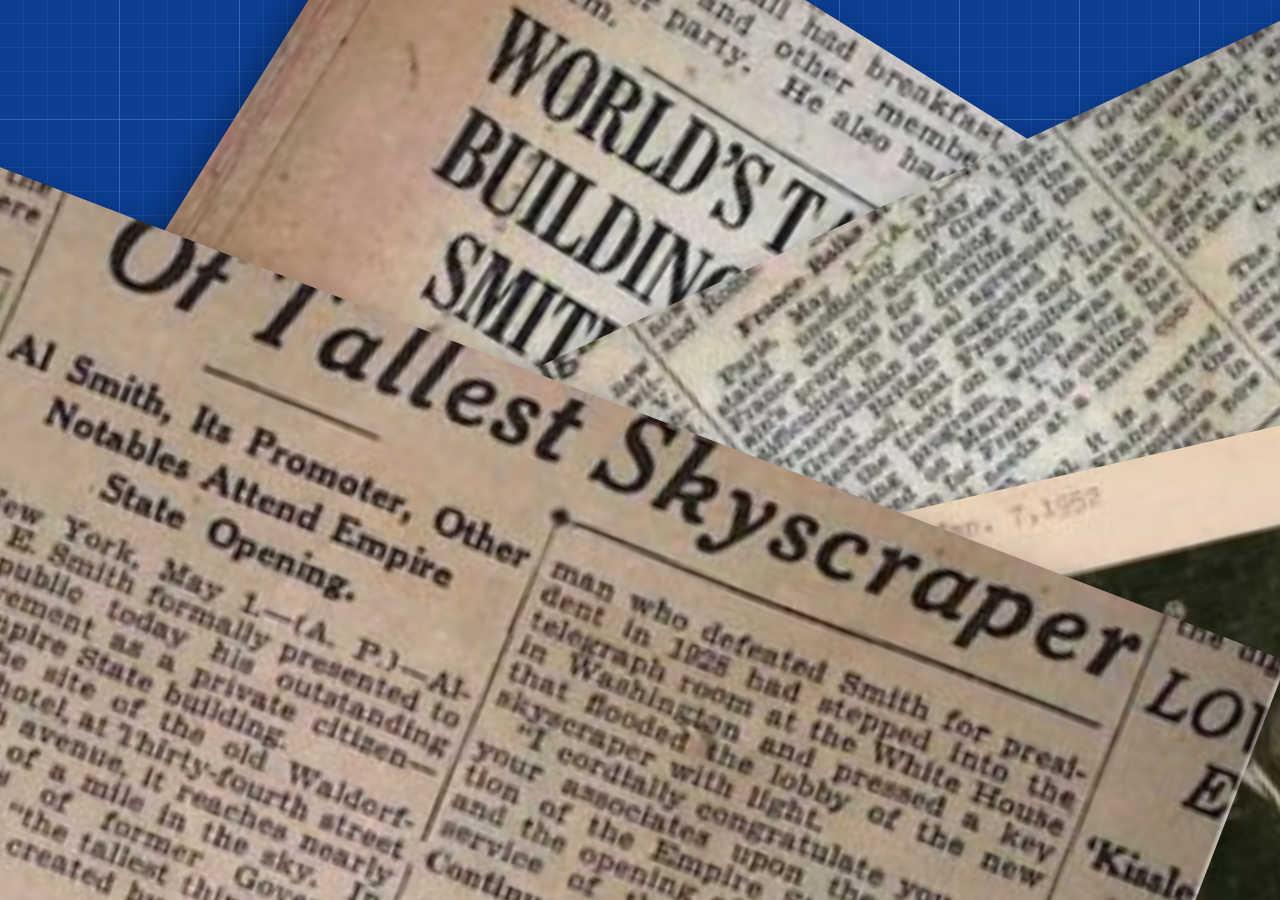
==== commit 35c469d4: "Intro paper loader, paper slide sound, lights climb after papers leave, construction ambience off Co" ====
--- a/index.html
+++ b/index.html
@@ -16,7 +16,7 @@
     } }
   </script>
 </head>
-<body data-state="intro">
+<body data-state="intro" class="intro-loading">
   <!-- AR camera + 3D overlay (MindAR fills this) -->
   <div id="ar"><div id="bp"></div></div>
 
--- a/style.css
+++ b/style.css
@@ -210,6 +210,14 @@
 .news.in .n5, .news.out .n5 { transition-delay: .14s; }
 .news.in .n4, .news.out .n4 { transition-delay: .21s; }
 .news.reset .np { transition: none; }
+.news.fade .np { opacity: 0; transition: opacity .7s ease; }
+
+/* intro loader: title and button come in after the papers */
+.clips, .intro-text, .intro-actions { transition: opacity .8s ease, transform .8s cubic-bezier(.2,.8,.2,1); }
+.intro-text { transition-delay: .15s; }
+.intro-actions { transition-delay: .35s; }
+body.intro-loading .clips { opacity: 0; }
+body.intro-loading .intro-text, body.intro-loading .intro-actions { opacity: 0; transform: translateY(16px); }
 
 /* ---------- model view ---------- */
 .credit { position: absolute; top: calc(66px + var(--safe-t)); right: 14px; left: 14px; text-align: right; font-size: 10.5px; color: rgba(214,230,255,.7); }
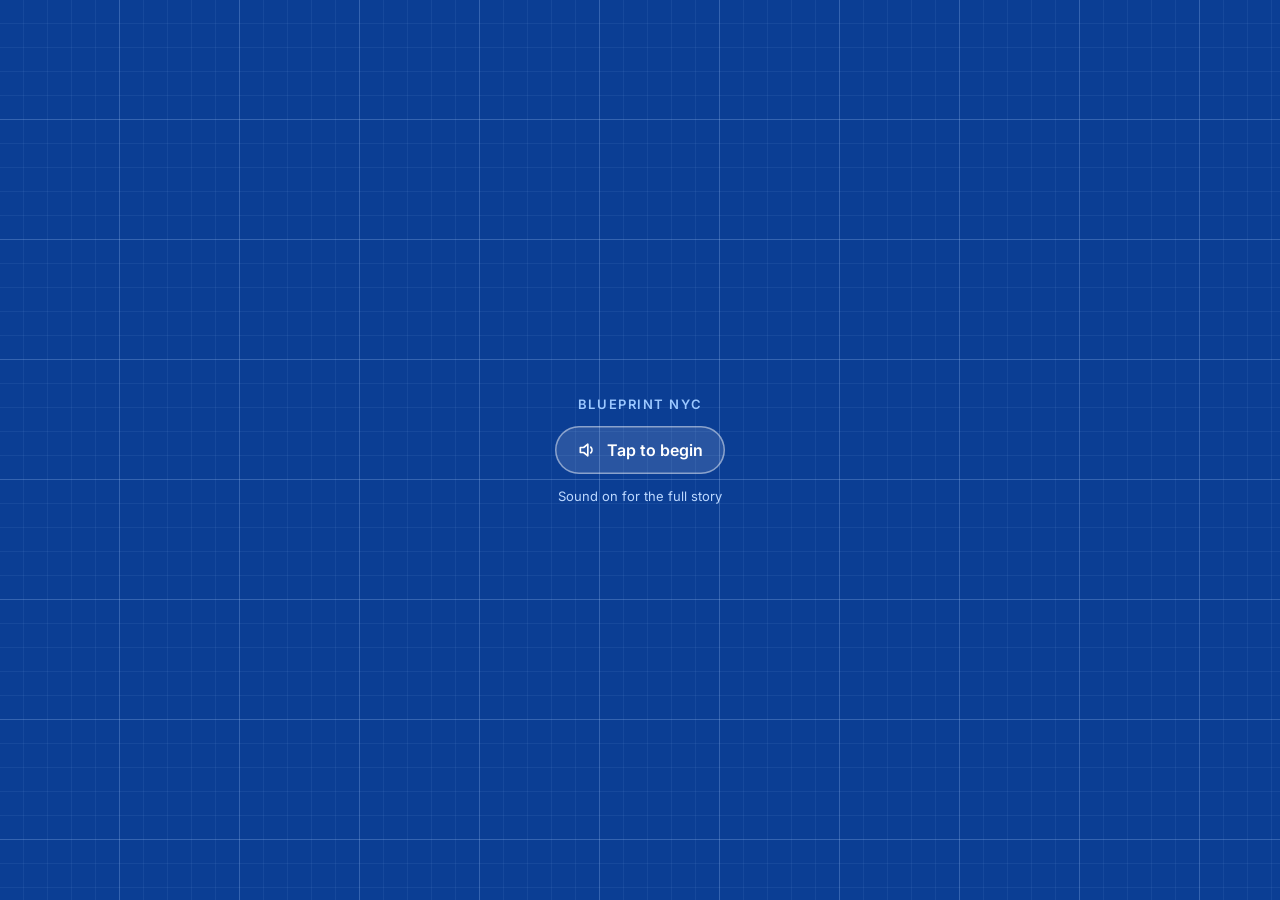
==== commit 903cba77: "Tap-to-begin gate for loader sound, see-through blueprint, quieter finale music, no milestone clank," ====
--- a/index.html
+++ b/index.html
@@ -73,8 +73,9 @@
           <svg class="snd-off" viewBox="0 0 24 24"><path d="M4 9h4l5-4v14l-5-4H4zM17 9l5 6M22 9l-5 6"/></svg>
         </button>
         <button id="viewToggle" class="pill-btn">
-          <svg viewBox="0 0 24 24"><path d="M12 3l8 4.5v9L12 21l-8-4.5v-9L12 3zM12 12l8-4.5M12 12v9M12 12L4 7.5"/></svg>
-          <span>3D model</span>
+          <svg class="i-cube" viewBox="0 0 24 24"><path d="M12 3l8 4.5v9L12 21l-8-4.5v-9L12 3zM12 12l8-4.5M12 12v9M12 12L4 7.5"/></svg>
+          <svg class="i-camera" viewBox="0 0 24 24"><path d="M4 8h3l2-3h6l2 3h3v11H4z"/><circle cx="12" cy="13" r="3.5"/></svg>
+          <span>View in 3D</span>
         </button>
       </div>
     </div>
@@ -109,6 +110,13 @@
     </div>
   </section>
 
+  <!-- tap to begin: unlocks sound, then the paper loader plays -->
+  <div id="gate" class="gate blueprint-bg" role="button" tabindex="0" aria-label="Tap to begin">
+    <p class="gate-mark">Blueprint NYC</p>
+    <div class="gate-tap"><svg viewBox="0 0 24 24"><path d="M4 9h4l5-4v14l-5-4H4zM16.5 8.5a5 5 0 010 7"/></svg>Tap to begin</div>
+    <p class="gate-sub">Sound on for the full story</p>
+  </div>
+
   <!-- newspaper transition for the finale -->
   <div id="news" class="news" aria-hidden="true">
     <img class="np n1" src="assets/news/news1.jpg" alt="">
--- a/style.css
+++ b/style.css
@@ -41,7 +41,7 @@
     linear-gradient(rgba(170,205,255,.06) 1px, transparent 1px), linear-gradient(90deg, rgba(170,205,255,.06) 1px, transparent 1px);
   background-size: 120px 120px, 120px 120px, 24px 24px, 24px 24px; }
 body.found #bp { opacity: .5; }
-body[data-state="build"] #bp { opacity: .93; }
+body[data-state="build"] #bp { opacity: .8; }
 body.night #bp { background-color: #050f2a; }
 #bp::after { content: ''; position: absolute; left: 0; right: 0; top: -30%; height: 30%; opacity: 0;
   background: linear-gradient(to bottom, rgba(90,180,255,0), rgba(120,200,255,.5) 85%, rgba(230,248,255,.95)); }
@@ -136,6 +136,9 @@
 .topbar .back { position: static; }
 .topbar-right { display: flex; gap: 8px; align-items: center; }
 #muteBtn .snd-off { display: none; }
+.pill-btn .i-camera { display: none; }
+body[data-state="model"] .pill-btn .i-cube { display: none; }
+body[data-state="model"] .pill-btn .i-camera { display: block; }
 body.muted #muteBtn .snd-on { display: none; }
 body.muted #muteBtn .snd-off { display: block; }
 .lost-hint { position: absolute; top: calc(70px + var(--safe-t)); left: 50%; transform: translateX(-50%); background: rgba(0,0,0,.6); color: #fff; font-size: 14px; font-weight: 500; padding: 8px 14px; border-radius: 18px; white-space: nowrap; }
@@ -212,6 +215,15 @@
 .news.reset .np { transition: none; }
 .news.fade .np { opacity: 0; transition: opacity .7s ease; }
 
+/* tap-to-begin gate (unlocks sound for the paper loader) */
+.gate { position: fixed; inset: 0; z-index: 60; display: flex; flex-direction: column; align-items: center; justify-content: center; gap: 14px; color: #fff; cursor: pointer; transition: opacity .5s ease; }
+.gate.gone { opacity: 0; pointer-events: none; }
+.gate-mark { font-size: 13px; font-weight: 600; letter-spacing: .12em; text-transform: uppercase; color: #9cc8ff; }
+.gate-tap { display: flex; align-items: center; gap: 10px; height: 48px; padding: 0 22px; border-radius: 24px; font-size: 16px; font-weight: 600; background: rgba(255,255,255,.12); box-shadow: inset 0 0 0 1.5px rgba(255,255,255,.45); animation: gatePulse 1.8s ease-in-out infinite; }
+.gate-tap svg { width: 20px; height: 20px; fill: none; stroke: currentColor; stroke-width: 2; stroke-linecap: round; stroke-linejoin: round; }
+.gate-sub { font-size: 13px; color: #bcd8ff; }
+@keyframes gatePulse { 50% { box-shadow: inset 0 0 0 1.5px rgba(255,255,255,.9), 0 0 24px rgba(140,198,255,.45); } }
+
 /* intro loader: title and button come in after the papers */
 .clips, .intro-text, .intro-actions { transition: opacity .8s ease, transform .8s cubic-bezier(.2,.8,.2,1); }
 .intro-text { transition-delay: .15s; }
